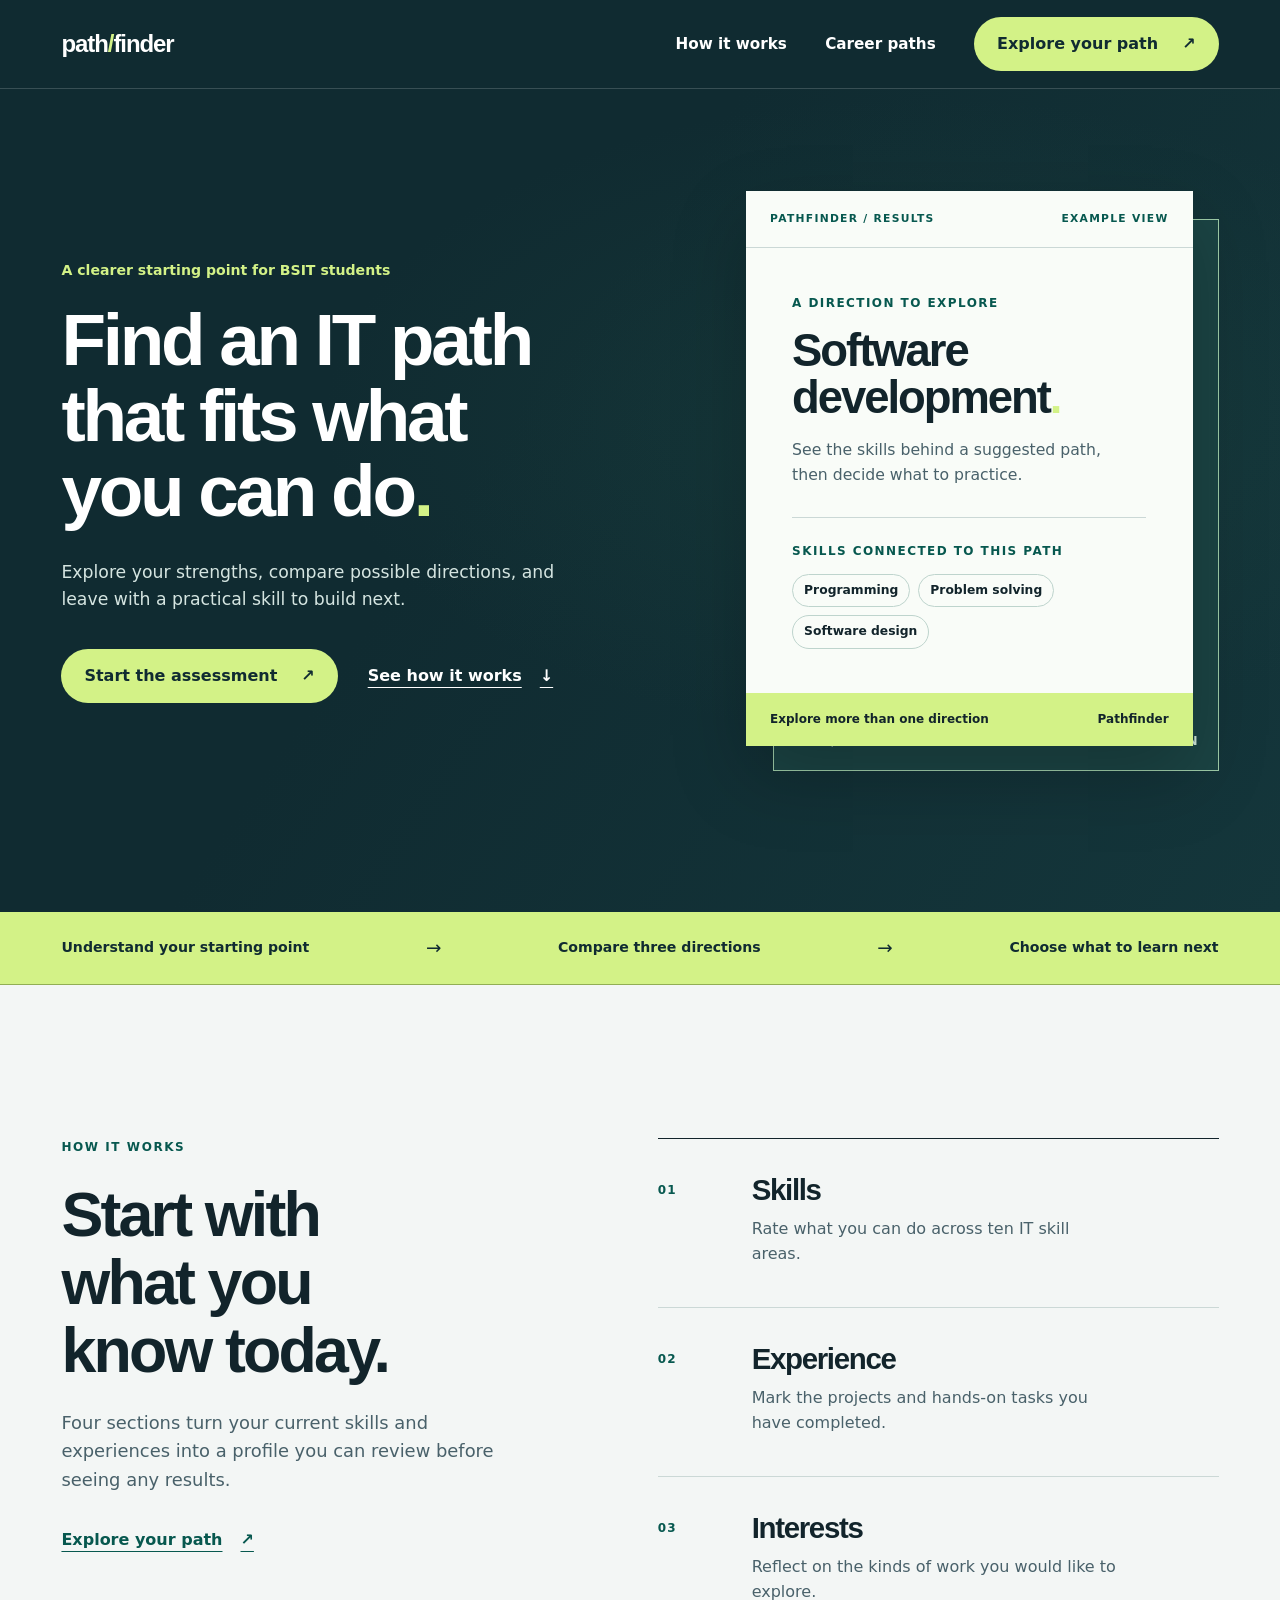
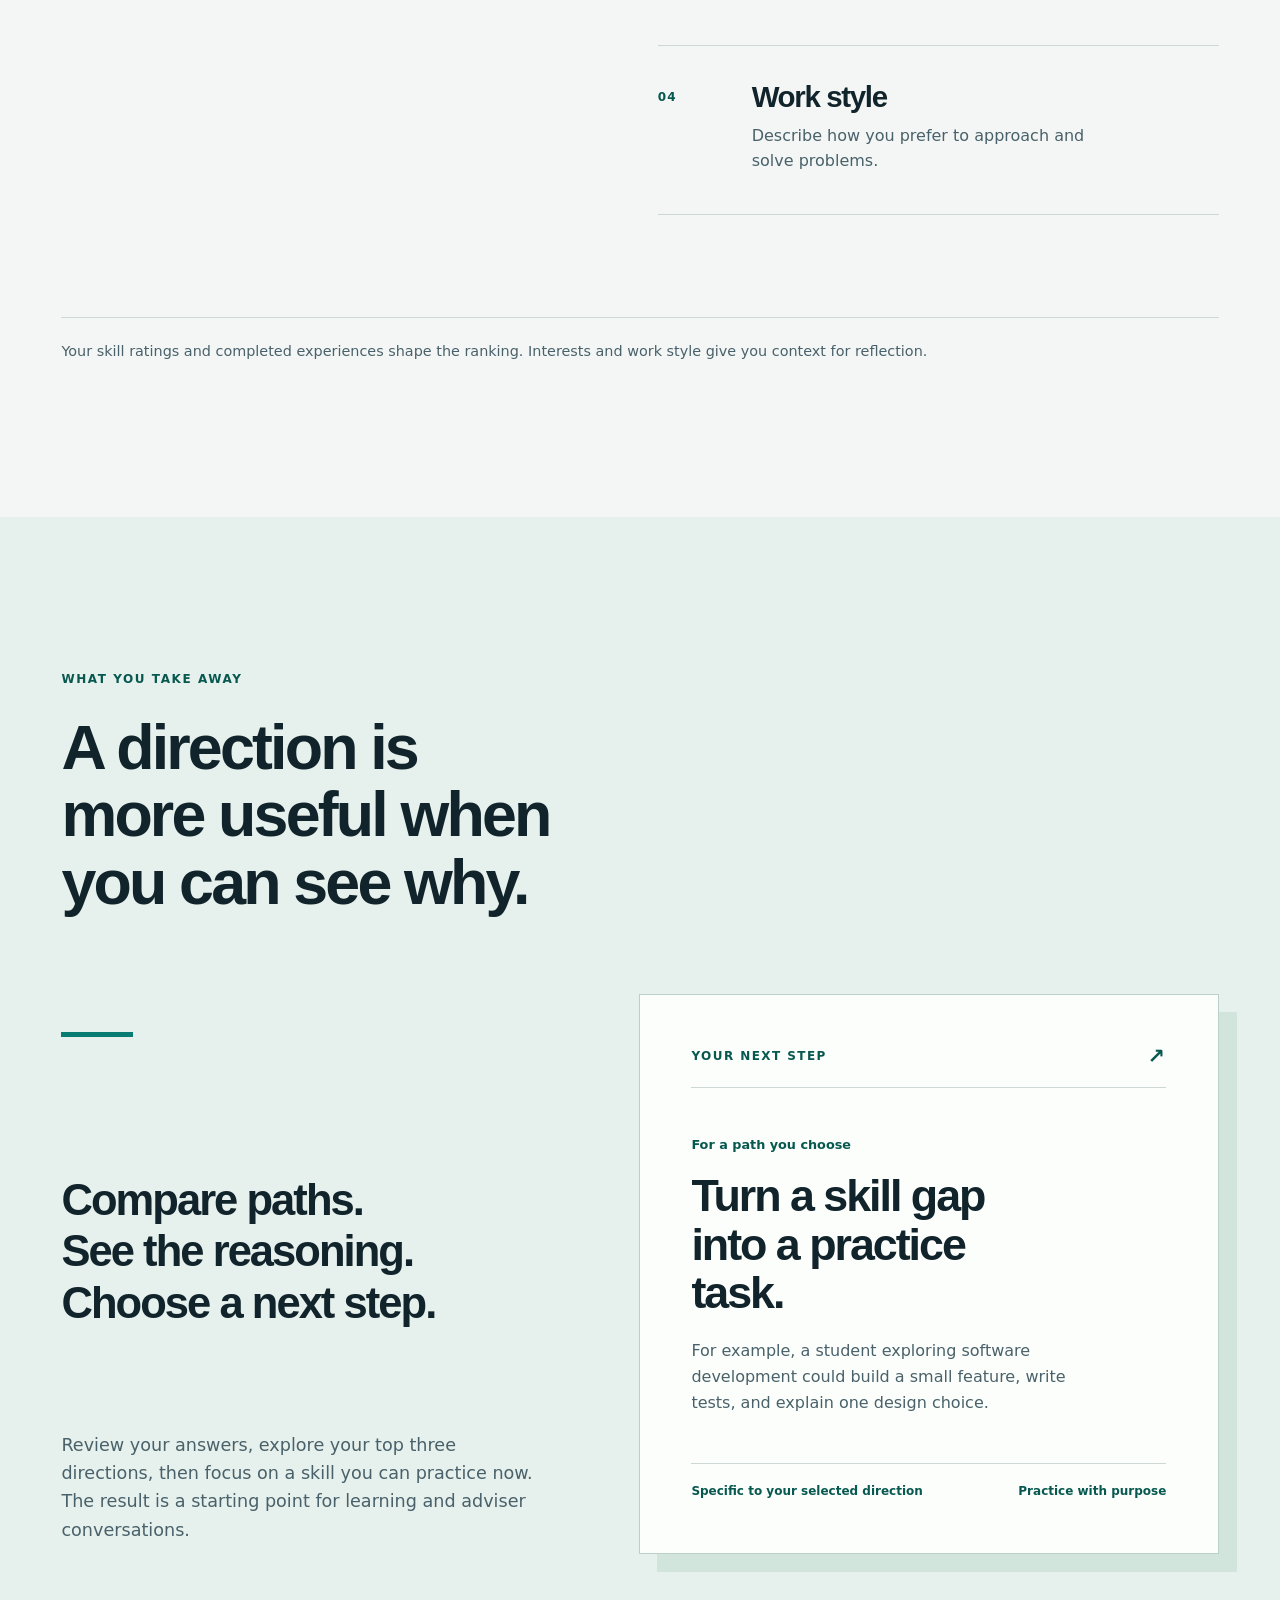
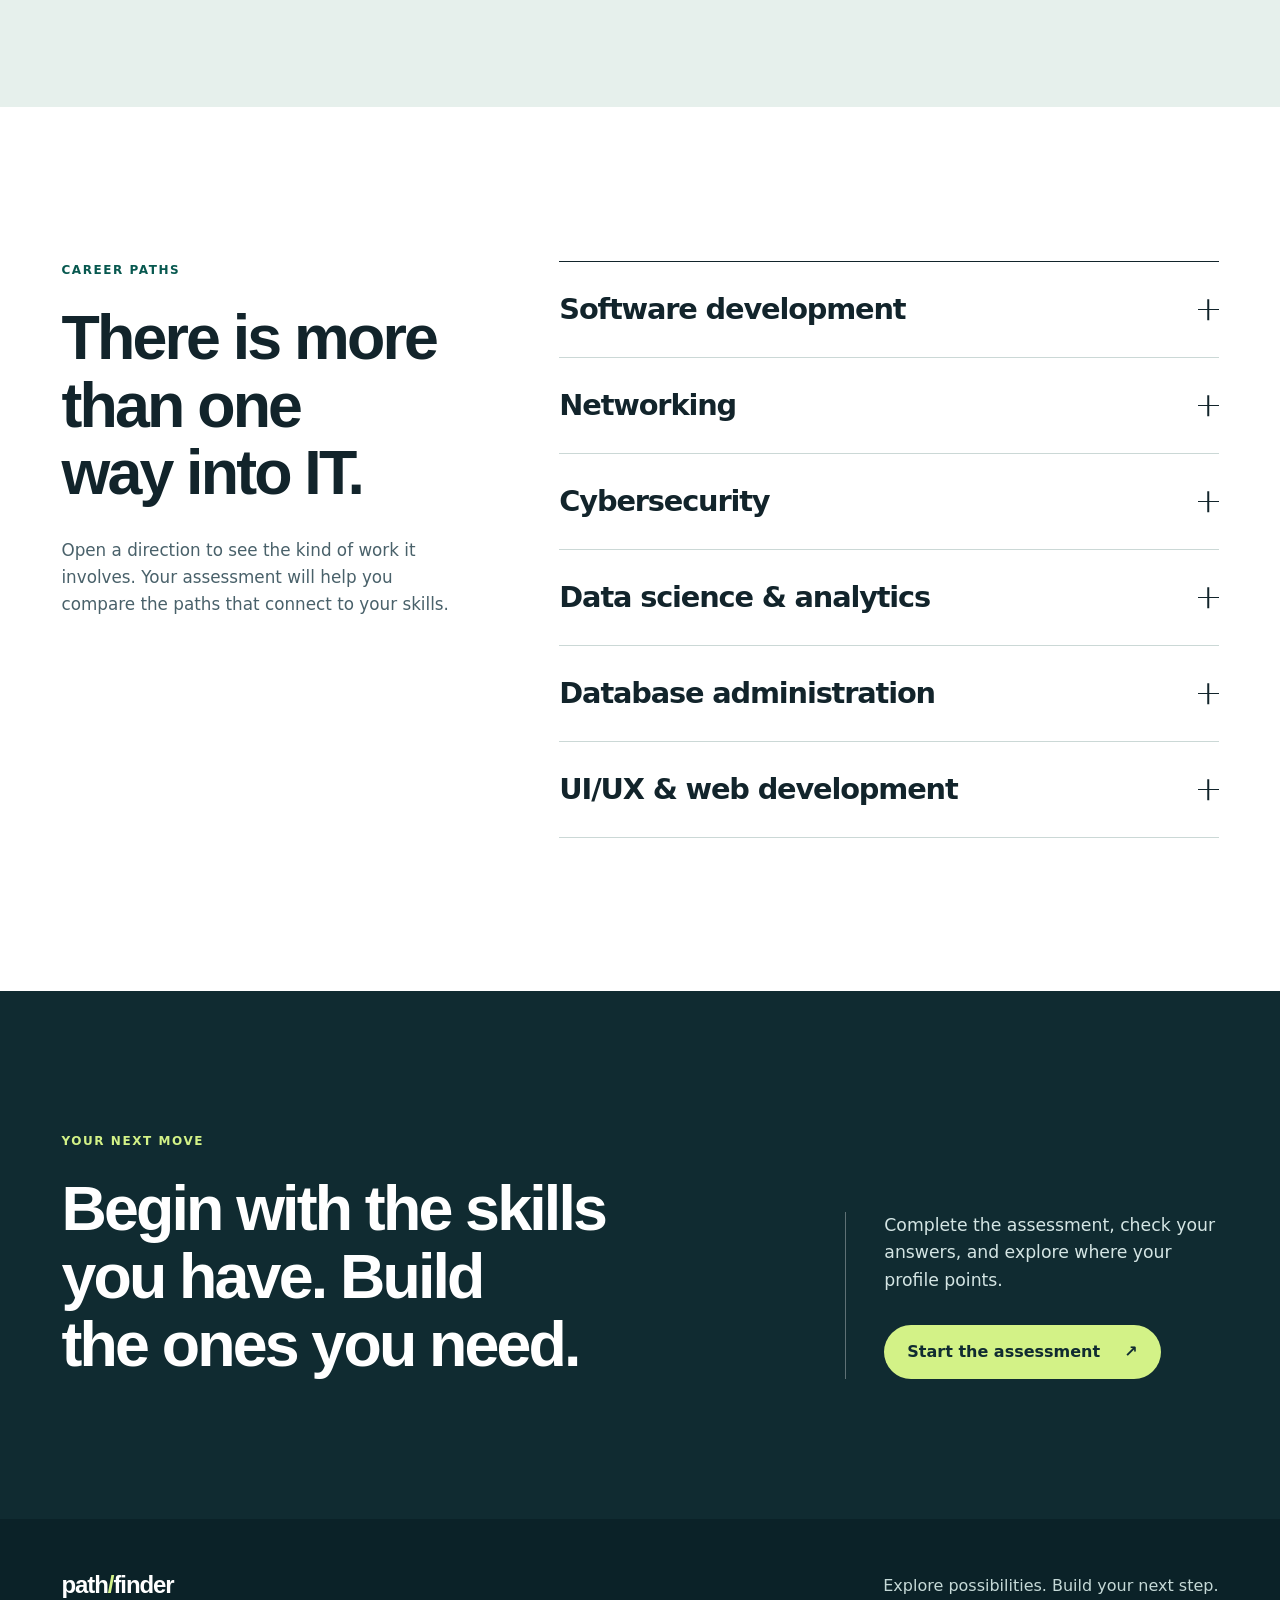
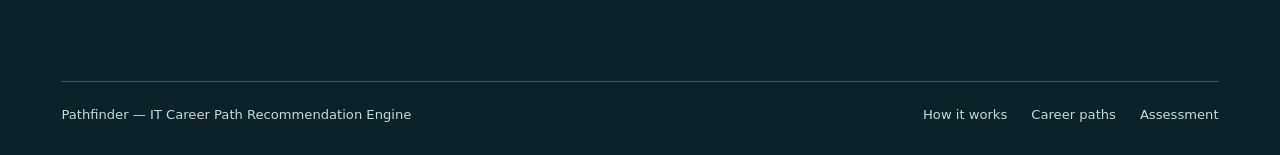
==== index.html @ 277f044f "Publish Pathfinder student website" ====
<!doctype html>
<html lang="en">
<head>
  <meta charset="utf-8">
  <meta name="viewport" content="width=device-width, initial-scale=1">
  <meta name="theme-color" content="#102b31">
  <meta name="description" content="Explore six IT career directions through your skills and experience. Pathfinder helps BSIT students compare possible paths and plan what to learn next.">
  <title>Pathfinder — Find your direction in IT</title>
  <link rel="stylesheet" href="landing.css">
  <script src="landing.js" defer></script>
</head>
<body>
  <a class="skip-link" href="#main">Skip to content</a>
  <header class="site-header" id="top">
    <nav class="container nav" aria-label="Main navigation">
      <a class="brand" href="#top" aria-label="Pathfinder home">path<span>/</span>finder</a>
      <button class="nav-toggle" type="button" aria-controls="nav-links" aria-expanded="false">Menu</button>
      <div class="nav-links" id="nav-links">
        <a href="#approach">How it works</a>
        <a href="#pathways">Career paths</a>
        <a class="button button-lime nav-cta" href="assessment.html">Explore your path <span aria-hidden="true">↗</span></a>
      </div>
    </nav>
  </header>
  <main id="main">
    <section class="hero" aria-labelledby="hero-title">
      <div class="container hero-grid">
        <div class="hero-copy">
          <p class="hero-overline">A clearer starting point for BSIT students</p>
          <h1 id="hero-title">Find an IT path that fits what you can do<span class="accent-period">.</span></h1>
          <p class="hero-lead">Explore your strengths, compare possible directions, and leave with a practical skill to build next.</p>
          <div class="hero-actions">
            <a class="button button-lime" href="assessment.html">Start the assessment <span aria-hidden="true">↗</span></a>
            <a class="text-link text-link-light" href="#approach">See how it works <span aria-hidden="true">↓</span></a>
          </div>
        </div>
        <div class="preview-wrap" aria-label="Illustration of a Pathfinder result">
          <div class="preview-back" aria-hidden="true"><span>path/finder</span><span>Explore with direction</span></div>
          <article class="result-preview">
            <div class="preview-topline"><span>Pathfinder / Results</span><span>Example view</span></div>
            <div class="preview-content">
              <p class="preview-caption">A direction to explore</p>
              <h2>Software<br>development<span class="accent-period">.</span></h2>
              <p class="preview-description">See the skills behind a suggested path, then decide what to practice.</p>
              <div class="preview-divider"></div>
              <p class="preview-list-title">Skills connected to this path</p>
              <ul class="preview-skills"><li>Programming</li><li>Problem solving</li><li>Software design</li></ul>
            </div>
            <div class="preview-footer"><span>Explore more than one direction</span><span>Pathfinder</span></div>
          </article>
        </div>
      </div>
    </section>
    <div class="journey-strip" aria-label="Pathfinder journey">
      <div class="container journey-inner"><span>Understand your starting point</span><span aria-hidden="true">→</span><span>Compare three directions</span><span aria-hidden="true">→</span><span>Choose what to learn next</span></div>
    </div>
    <section class="section approach" id="approach" aria-labelledby="approach-title">
      <div class="container approach-layout">
        <div class="approach-intro reveal">
          <p class="section-kicker">How it works</p>
          <h2 id="approach-title">Start with what you know today.</h2>
          <p>Four sections turn your current skills and experiences into a profile you can review before seeing any results.</p>
          <a class="text-link" href="assessment.html">Explore your path <span aria-hidden="true">↗</span></a>
        </div>
        <div class="input-list">
          <article class="input-item reveal"><span class="input-index">01</span><div><h3>Skills</h3><p>Rate what you can do across ten IT skill areas.</p></div></article>
          <article class="input-item reveal"><span class="input-index">02</span><div><h3>Experience</h3><p>Mark the projects and hands-on tasks you have completed.</p></div></article>
          <article class="input-item reveal"><span class="input-index">03</span><div><h3>Interests</h3><p>Reflect on the kinds of work you would like to explore.</p></div></article>
          <article class="input-item reveal"><span class="input-index">04</span><div><h3>Work style</h3><p>Describe how you prefer to approach and solve problems.</p></div></article>
        </div>
      </div>
      <div class="container"><p class="approach-note">Your skill ratings and completed experiences shape the ranking. Interests and work style give you context for reflection.</p></div>
    </section>
    <section class="section outcome" aria-labelledby="outcome-title">
      <div class="container outcome-head reveal">
        <p class="section-kicker">What you take away</p>
        <h2 id="outcome-title">A direction is more useful when you can see why.</h2>
      </div>
      <div class="container outcome-layout">
        <div class="outcome-story reveal">
          <span class="story-rule" aria-hidden="true"></span>
          <h3>Compare paths.<br>See the reasoning.<br>Choose a next step.</h3>
          <p>Review your answers, explore your top three directions, then focus on a skill you can practice now. The result is a starting point for learning and adviser conversations.</p>
        </div>
        <div class="outcome-sample reveal">
          <div class="sample-header"><span>Your next step</span><span aria-hidden="true">↗</span></div>
          <p class="sample-field">For a path you choose</p>
          <h3>Turn a skill gap into a practice task.</h3>
          <p>For example, a student exploring software development could build a small feature, write tests, and explain one design choice.</p>
          <div class="sample-bottom"><span>Specific to your selected direction</span><span>Practice with purpose</span></div>
        </div>
      </div>
    </section>
    <section class="section pathways" id="pathways" aria-labelledby="pathways-title">
      <div class="container pathways-layout">
        <div class="pathways-heading reveal">
          <p class="section-kicker">Career paths</p>
          <h2 id="pathways-title">There is more than one way into IT.</h2>
          <p>Open a direction to see the kind of work it involves. Your assessment will help you compare the paths that connect to your skills.</p>
        </div>
        <div class="pathway-list">
          <details class="pathway"><summary><span>Software development</span><span class="pathway-icon" aria-hidden="true"></span></summary><p>Build applications and services by designing, writing, testing, and improving code.</p></details>
          <details class="pathway"><summary><span>Networking</span><span class="pathway-icon" aria-hidden="true"></span></summary><p>Connect and maintain systems, diagnose connectivity issues, and design reliable infrastructure.</p></details>
          <details class="pathway"><summary><span>Cybersecurity</span><span class="pathway-icon" aria-hidden="true"></span></summary><p>Protect systems and information through risk assessment, monitoring, and secure practices.</p></details>
          <details class="pathway"><summary><span>Data science &amp; analytics</span><span class="pathway-icon" aria-hidden="true"></span></summary><p>Prepare, explore, and interpret data to answer questions and support decisions.</p></details>
          <details class="pathway"><summary><span>Database administration</span><span class="pathway-icon" aria-hidden="true"></span></summary><p>Organize, protect, and maintain data systems so information stays usable and reliable.</p></details>
          <details class="pathway"><summary><span>UI/UX &amp; web development</span><span class="pathway-icon" aria-hidden="true"></span></summary><p>Shape usable digital experiences through research, interface design, and web implementation.</p></details>
        </div>
      </div>
    </section>
    <section class="start" id="start" aria-labelledby="start-title">
      <div class="container start-layout">
        <div class="reveal"><p class="section-kicker">Your next move</p><h2 id="start-title">Begin with the skills you have. Build the ones you need.</h2></div>
        <div class="start-action reveal"><p>Complete the assessment, check your answers, and explore where your profile points.</p><a class="button button-lime" href="assessment.html">Start the assessment <span aria-hidden="true">↗</span></a></div>
      </div>
    </section>
  </main>
  <footer class="site-footer">
    <div class="container footer-top"><a class="brand" href="#top">path<span>/</span>finder</a><p>Explore possibilities. Build your next step.</p></div>
    <div class="container footer-bottom"><span>Pathfinder — IT Career Path Recommendation Engine</span><div><a href="#approach">How it works</a><a href="#pathways">Career paths</a><a href="assessment.html">Assessment</a></div></div>
  </footer>
</body>
</html>
---- landing.css ----
:root {
  --ink: #12242b;
  --dark: #102b31;
  --dark-deep: #0b2228;
  --paper: #f3f6f5;
  --white: #fff;
  --teal: #087b72;
  --teal-dark: #07584f;
  --muted: #49616a;
  --line: #cbd8d6;
  --pale: #e2efeb;
  --lime: #d3f287;
  --ease: cubic-bezier(.2,.8,.2,1);
  --gutter: clamp(20px, 4.8vw, 76px);
}
* { box-sizing: border-box; }
html { scroll-behavior: smooth; }
body { margin: 0; background: var(--paper); color: var(--ink); font: 16px/1.6 "Segoe UI Variable", "Avenir Next", system-ui, sans-serif; -webkit-font-smoothing: antialiased; }
button { font: inherit; cursor: pointer; }
a { color: inherit; }
main { overflow: clip; }
h1, h2, h3, p { margin-top: 0; }
h1, h2, h3, .brand { font-family: "Avenir Next", "Trebuchet MS", sans-serif; letter-spacing: -.045em; }
::selection { background: var(--lime); color: var(--dark); }
:focus-visible { outline: 3px solid var(--teal); outline-offset: 4px; }
.container { width: min(calc(100% - 2 * var(--gutter)), 1440px); margin-inline: auto; }
.skip-link { position: absolute; left: 12px; top: -72px; z-index: 1002; padding: 10px 14px; background: var(--lime); color: var(--ink); }
.skip-link:focus { top: 12px; }
.button { display: inline-flex; align-items: center; justify-content: center; gap: 24px; min-height: 54px; padding: 12px 22px; border: 1px solid transparent; border-radius: 100px; text-decoration: none; font-weight: 750; line-height: 1.2; white-space: nowrap; transition: transform .22s var(--ease), background .22s var(--ease); }
.button:hover { transform: translateY(-3px); }
.button:active { transform: translateY(0) scale(.98); }
.button-lime { background: var(--lime); color: var(--dark); }
.button-lime:hover { background: #e3f8b0; }
.text-link { display: inline-flex; gap: 18px; align-items: center; width: fit-content; font-weight: 750; text-decoration-thickness: 1px; text-underline-offset: 6px; }
.text-link span { transition: transform .25s var(--ease); }
.text-link:hover span { transform: translate(3px,-3px); }
.text-link-light { color: var(--white); }

.site-header { position: relative; z-index: 30; background: var(--dark); color: var(--white); border-bottom: 1px solid #ffffff2b; }
.nav { min-height: 88px; display: flex; align-items: center; justify-content: space-between; gap: 28px; }
.brand { color: var(--white); font-size: 1.5rem; font-weight: 800; text-decoration: none; white-space: nowrap; line-height: 1; }
.brand span { color: var(--lime); }
.nav-links { display: flex; align-items: center; gap: clamp(20px,3vw,44px); }
.nav-links > a:not(.button) { font-size: .95rem; text-decoration: none; font-weight: 650; }
.nav-links > a:not(.button):hover { text-decoration: underline; text-underline-offset: 6px; }
.nav-toggle { display: none; min-height: 44px; padding: 8px 14px; color: var(--white); background: transparent; border: 1px solid #ffffff83; border-radius: 8px; }

.hero { position: relative; isolation: isolate; color: var(--white); background: var(--dark); padding: clamp(76px,8vw,124px) 0 clamp(108px,11vw,170px); }
.hero::before { content: ""; position: absolute; inset: 0; z-index: -1; pointer-events: none; background: radial-gradient(ellipse at 72% 40%, #24564b40, transparent 46%), linear-gradient(125deg, #102b31 40%, #14363b); }
.hero-grid { display: grid; grid-template-columns: minmax(0,1.12fr) minmax(0,.88fr); align-items: center; gap: clamp(44px,6.5vw,104px); }
.hero-copy { position: relative; z-index: 1; }
.hero-overline { margin: 0 0 20px; color: var(--lime); font-size: .88rem; font-weight: 800; letter-spacing: 0; }
.hero h1 { max-width: 13ch; margin: 0 0 30px; font-size: clamp(3.35rem,5.7vw,6rem); font-weight: 760; line-height: 1.04; text-wrap: balance; }
.accent-period { color: var(--teal); }
.hero .accent-period { color: var(--lime); }
.hero-lead { max-width: 49ch; color: #d5e5e1; font-size: clamp(1.05rem,1.35vw,1.28rem); line-height: 1.55; margin-bottom: 36px; }
.hero-actions { display: flex; align-items: center; gap: 30px; flex-wrap: wrap; }
.preview-wrap { position: relative; padding: 0 26px 25px 0; }
.preview-back { position: absolute; inset: 28px 0 0 27px; border: 1px solid #9ecca8; background: #1b4444; padding: 19px; display: flex; justify-content: space-between; align-items: flex-end; gap: 12px; color: #d0e8da; font-size: .75rem; font-weight: 750; letter-spacing: .09em; text-transform: uppercase; }
.result-preview { position: relative; background: #f9fcf8; color: var(--ink); box-shadow: 0 30px 70px #00000038; }
.preview-topline { display: flex; justify-content: space-between; gap: 16px; padding: 19px 24px; border-bottom: 1px solid var(--line); color: var(--teal-dark); font-size: .67rem; font-weight: 850; letter-spacing: .12em; text-transform: uppercase; }
.preview-content { padding: clamp(32px,3.6vw,56px) clamp(27px,3.6vw,52px) clamp(30px,3.4vw,50px); }
.preview-caption, .preview-list-title { color: var(--teal-dark); font-size: .75rem; font-weight: 850; letter-spacing: .12em; text-transform: uppercase; }
.preview-caption { margin-bottom: 14px; }
.preview-content h2 { margin-bottom: 16px; font-size: clamp(2.35rem,3.55vw,4.2rem); font-weight: 760; line-height: 1.04; }
.preview-description { color: var(--muted); max-width: 33ch; margin-bottom: 30px; font-size: .98rem; }
.preview-divider { height: 1px; background: var(--line); margin-bottom: 24px; }
.preview-list-title { margin-bottom: 12px; }
.preview-skills { display: flex; flex-wrap: wrap; gap: 8px; list-style: none; padding: 0; margin: 0; }
.preview-skills li { border: 1px solid #bed4cd; padding: 6px 11px; border-radius: 100px; color: var(--ink); font-size: .77rem; font-weight: 700; white-space: nowrap; }
.preview-footer { display: flex; justify-content: space-between; align-items: center; gap: 12px; background: var(--lime); padding: 17px 24px; font-size: .75rem; font-weight: 800; }
.preview-footer span:last-child { font-size: .75rem; }

.journey-strip { background: var(--lime); color: var(--dark); border-bottom: 1px solid #91ae54; }
.journey-inner { display: flex; justify-content: space-between; align-items: center; gap: 20px; min-height: 72px; font-size: .88rem; font-weight: 750; }
.journey-inner span:nth-child(even) { font-size: 1.15rem; font-weight: 500; }
.section { padding: clamp(100px,12vw,176px) 0; scroll-margin-top: 24px; }
.section-kicker { color: var(--teal-dark); font-size: .75rem; font-weight: 850; letter-spacing: .13em; text-transform: uppercase; margin-bottom: 24px; }
.section h2, .start h2 { font-size: clamp(2.6rem,4.9vw,5rem); font-weight: 760; line-height: 1.08; text-wrap: balance; }
.approach { background: var(--paper); }
.approach-layout { display: grid; grid-template-columns: minmax(0,.91fr) minmax(0,1.09fr); gap: clamp(56px,10vw,160px); align-items: start; }
.approach-intro { position: sticky; top: 48px; }
.approach h2 { max-width: 10ch; margin-bottom: 24px; }
.approach-intro > p:not(.section-kicker) { max-width: 42ch; color: var(--muted); font-size: 1.12rem; margin-bottom: 32px; }
.approach .text-link { color: var(--teal-dark); }
.input-list { border-top: 1px solid var(--ink); }
.input-item { display: grid; grid-template-columns: 72px 1fr; gap: 22px; padding: 34px 4px 40px 0; border-bottom: 1px solid var(--line); }
.input-index { color: var(--teal-dark); font-size: .75rem; font-weight: 850; letter-spacing: .11em; padding-top: 8px; }
.input-item h3 { margin-bottom: 8px; font-size: clamp(1.75rem,2.3vw,2.5rem); line-height: 1.18; font-weight: 750; }
.input-item p { max-width: 36ch; margin: 0; color: var(--muted); }
.approach-note { max-width: 100%; margin: clamp(70px,8vw,110px) 0 0; padding-top: 22px; border-top: 1px solid var(--line); color: var(--muted); font-size: .9rem; }

.outcome { background: #e6f0ec; }
.outcome-head { margin-bottom: clamp(46px,6vw,90px); }
.outcome-head h2 { max-width: 15ch; margin-bottom: 0; }
.outcome-layout { display: grid; grid-template-columns: minmax(0,.94fr) minmax(0,1.06fr); gap: clamp(30px,5vw,80px); align-items: stretch; }
.outcome-story { display: flex; flex-direction: column; align-items: flex-start; justify-content: space-between; padding: 38px 0 10px; }
.story-rule { width: 72px; height: 5px; background: var(--teal); margin-bottom: 90px; }
.outcome-story h3 { font-size: clamp(2.3rem,3.4vw,4.1rem); line-height: 1.18; margin: 0 0 54px; font-weight: 730; }
.outcome-story p { max-width: 43ch; color: var(--muted); font-size: 1.1rem; margin: 0; }
.outcome-sample { min-height: 560px; display: flex; flex-direction: column; background: #fcfefb; border: 1px solid #bbd0c8; padding: clamp(28px,4vw,52px); box-shadow: 18px 18px 0 #d1e5dc; }
.sample-header { display: flex; align-items: center; justify-content: space-between; gap: 20px; padding-bottom: 20px; border-bottom: 1px solid var(--line); color: var(--teal-dark); font-size: .75rem; font-weight: 850; letter-spacing: .12em; text-transform: uppercase; }
.sample-header span:last-child { font-size: 1.3rem; line-height: 1; }
.sample-field { color: var(--teal-dark); font-size: .8rem; font-weight: 800; margin: auto 0 16px; }
.outcome-sample h3 { max-width: 13ch; margin: 0 0 22px; font-size: clamp(2.4rem,3.5vw,4.2rem); line-height: 1.08; font-weight: 750; }
.outcome-sample > p:not(.sample-field) { max-width: 39ch; color: var(--muted); margin-bottom: 48px; }
.sample-bottom { display: flex; justify-content: space-between; gap: 12px; padding-top: 18px; border-top: 1px solid var(--line); color: var(--teal-dark); font-size: .75rem; font-weight: 800; }

.pathways { background: var(--white); }
.pathways-layout { display: grid; grid-template-columns: minmax(0,.75fr) minmax(0,1.25fr); gap: clamp(50px,8vw,140px); }
.pathways-heading { position: sticky; top: 48px; align-self: start; }
.pathways-heading h2 { max-width: 12ch; margin-bottom: 30px; }
.pathways-heading > p:not(.section-kicker) { max-width: 40ch; color: var(--muted); font-size: 1.05rem; }
.pathway-list { border-top: 1px solid var(--ink); }
.pathway { border-bottom: 1px solid var(--line); }
.pathway summary { display: flex; align-items: center; justify-content: space-between; gap: 24px; min-height: 95px; padding: 18px 0; list-style: none; cursor: pointer; font: 740 clamp(1.4rem,2.25vw,2.2rem)/1.2 "Geist", "Avenir Next", "Segoe UI Variable", system-ui, sans-serif; letter-spacing: -.04em; }
.pathway summary::-webkit-details-marker { display: none; }
.pathway summary:hover { color: var(--teal-dark); }
.pathway summary:focus-visible { outline: 3px solid var(--teal); outline-offset: -3px; }
.pathway-icon { position: relative; flex: 0 0 21px; width: 21px; height: 21px; }
.pathway-icon::before, .pathway-icon::after { content: ""; position: absolute; background: currentColor; top: 10px; left: 0; width: 21px; height: 1.5px; transition: transform .2s var(--ease); }
.pathway-icon::after { transform: rotate(90deg); }
.pathway[open] .pathway-icon::after { transform: rotate(0); }
.pathway > p { max-width: 52ch; margin: -3px 40px 28px 0; color: var(--muted); font-size: 1rem; }

.start { background: var(--dark); color: var(--white); padding: clamp(100px,11vw,162px) 0; scroll-margin-top: 0; }
.start-layout { display: grid; grid-template-columns: minmax(0,1.3fr) minmax(0,.7fr); gap: clamp(40px,7vw,110px); align-items: end; }
.start .section-kicker { color: var(--lime); }
.start h2 { max-width: 16ch; margin: 0; }
.start-action { border-left: 1px solid #ffffff55; padding-left: clamp(25px,3vw,44px); }
.start-action p { max-width: 31ch; color: #d4e5e4; font-size: 1.08rem; margin-bottom: 30px; }
.site-footer { background: var(--dark-deep); color: #c5d9d7; padding: 54px 0 30px; }
.footer-top { display: flex; justify-content: space-between; gap: 30px; align-items: start; padding-bottom: 82px; }
.footer-top p { margin: 0; font-size: 1rem; }
.footer-bottom { display: flex; justify-content: space-between; gap: 24px; padding-top: 22px; border-top: 1px solid #ffffff3b; font-size: .82rem; }
.footer-bottom div { display: flex; gap: 24px; flex-wrap: wrap; }
.footer-bottom a { text-decoration: none; }
.footer-bottom a:hover { text-decoration: underline; text-underline-offset: 4px; }

.reveal { opacity: 1; transform: none; }
.motion-ready .reveal { opacity: 0; transform: translateY(20px); }
.motion-ready .reveal.visible { opacity: 1; transform: none; transition: opacity .55s var(--ease), transform .55s var(--ease); }
.assessment-preview-frame { position: fixed; inset: 0; width: 100vw; height: 100vh; z-index: 1000; border: 0; background: var(--paper); pointer-events: none; clip-path: circle(0 at var(--origin-x) var(--origin-y)); }

@media (max-width: 1080px) {
  .hero h1 { font-size: clamp(3.2rem,5.5vw,5.2rem); }
  .hero-grid { gap: 42px; }
  .journey-inner { gap: 12px; font-size: .85rem; }
  .approach-layout, .pathways-layout { gap: 55px; }
}
@media (max-width: 760px) {
  .nav { min-height: 76px; }
  .nav-toggle { display: block; }
  .nav-links { display: none; position: absolute; z-index: 20; top: 76px; left: 0; right: 0; background: var(--dark); padding: 22px var(--gutter) 30px; border-top: 1px solid #ffffff2b; flex-direction: column; align-items: stretch; gap: 18px; }
  .nav-links.open { display: flex; }
  .nav-links .button { align-self: start; }
  .hero { padding: 65px 0 88px; }
  .hero-grid, .approach-layout, .outcome-layout, .pathways-layout, .start-layout { grid-template-columns: 1fr; }
  .hero h1 { max-width: 15ch; font-size: clamp(3.3rem,9vw,5.8rem); }
  .preview-wrap { max-width: 600px; margin-top: 14px; }
  .journey-inner { min-height: 0; padding-block: 18px; flex-wrap: wrap; justify-content: flex-start; gap: 7px 16px; }
  .section { padding: 95px 0; }
  .approach-intro, .pathways-heading { position: static; }
  .approach h2, .pathways-heading h2 { max-width: 16ch; }
  .approach-layout, .pathways-layout { gap: 44px; }
  .outcome-head { margin-bottom: 32px; }
  .outcome-story { padding-top: 0; }
  .story-rule { margin-bottom: 30px; }
  .outcome-story h3 { margin-bottom: 22px; }
  .outcome-story p { margin-bottom: 22px; }
  .outcome-sample { min-height: 485px; box-shadow: 10px 10px 0 #d1e5dc; }
  .start-action { border-left: 0; border-top: 1px solid #ffffff55; padding: 25px 0 0; }
}
@media (max-width: 480px) {
  .hero-overline { margin-bottom: 20px; }
  .hero h1 { font-size: clamp(3.05rem,12vw,4.2rem); }
  .hero-actions { align-items: flex-start; flex-direction: column; gap: 23px; }
  .preview-wrap { padding-right: 14px; padding-bottom: 15px; }
  .preview-back { inset: 15px 0 0 15px; }
  .preview-topline { padding: 14px 17px; font-size: .75rem; letter-spacing: .04em; }
  .preview-content { padding: 28px 22px; }
  .preview-content h2 { font-size: clamp(2.5rem,10vw,3.6rem); }
  .preview-footer { padding: 14px 17px; font-size: .75rem; letter-spacing: .03em; }
  .journey-inner { display: grid; grid-template-columns: 1fr; gap: 0; padding-block: 6px; }
  .journey-inner span:nth-child(even) { display: none; }
  .journey-inner span:nth-child(odd) { padding: 10px 0; }
  .journey-inner span:nth-child(3) { border-block: 1px solid #91ae5480; }
  .section h2, .start h2 { font-size: clamp(2.4rem,10vw,3.5rem); }
  .input-item { grid-template-columns: 44px 1fr; gap: 14px; padding: 27px 0; }
  .outcome-sample { min-height: 470px; }
  .outcome-sample h3 { font-size: 2.45rem; }
  .sample-bottom { font-size: .75rem; }
  .pathway summary { min-height: 79px; font-size: 1.45rem; }
  .footer-top, .footer-bottom { flex-direction: column; }
  .footer-top { padding-bottom: 52px; }
}
@media (prefers-reduced-motion: reduce) {
  html { scroll-behavior: auto; }
  *, *::before, *::after { animation-duration: .01ms !important; transition-duration: .01ms !important; }
  .motion-ready .reveal { opacity: 1; transform: none; }
}
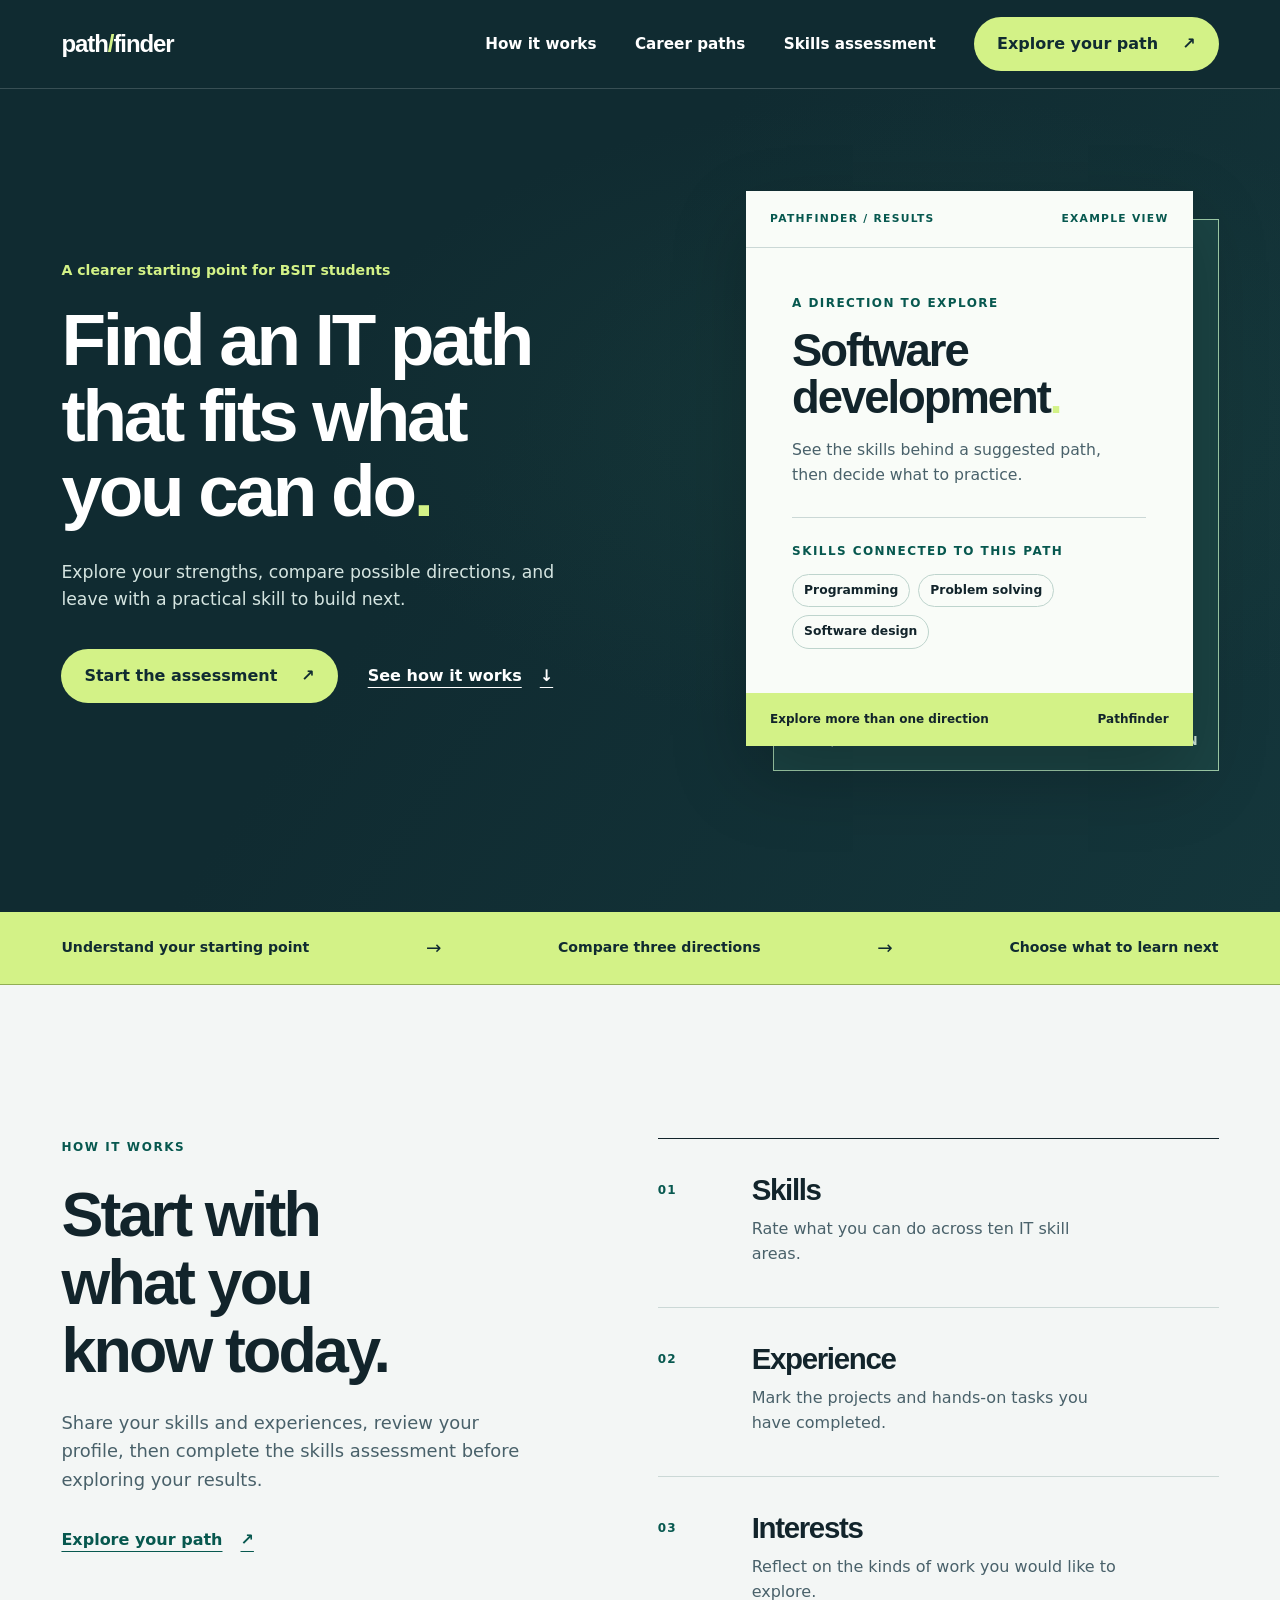
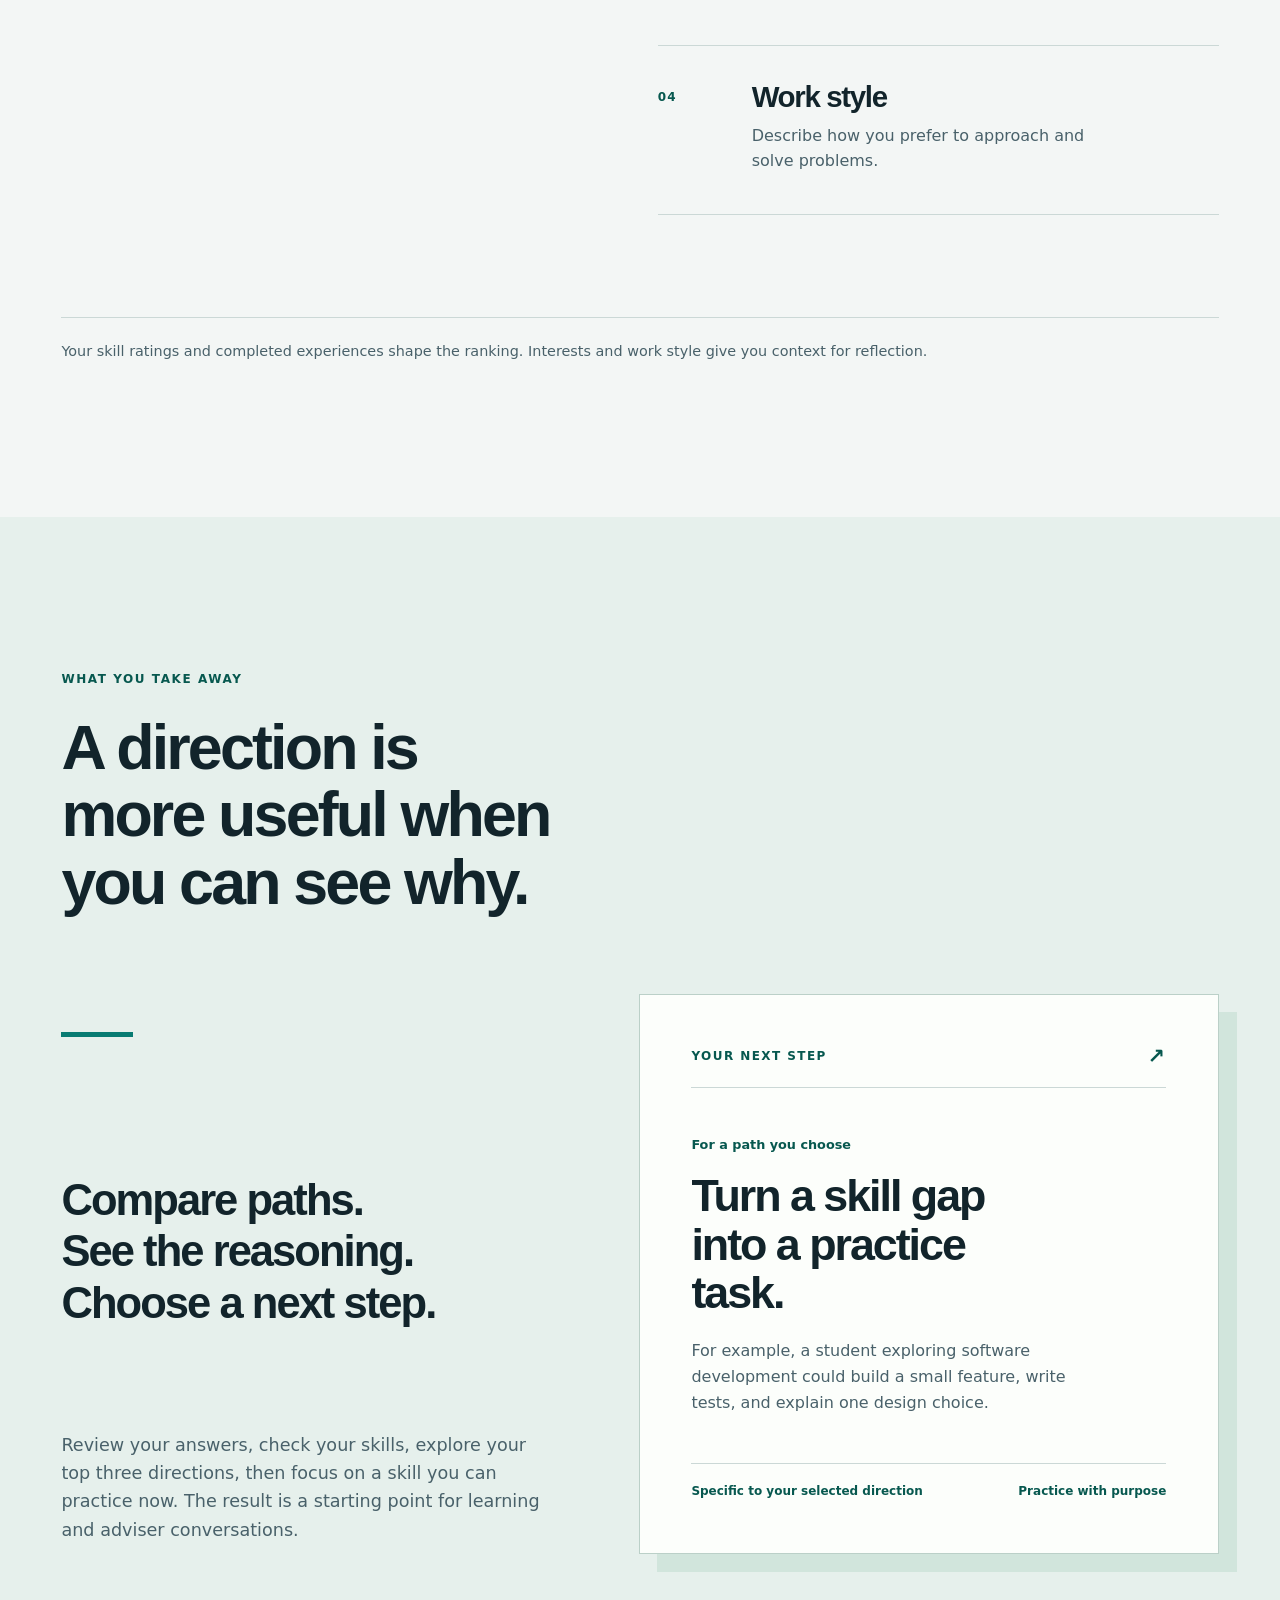
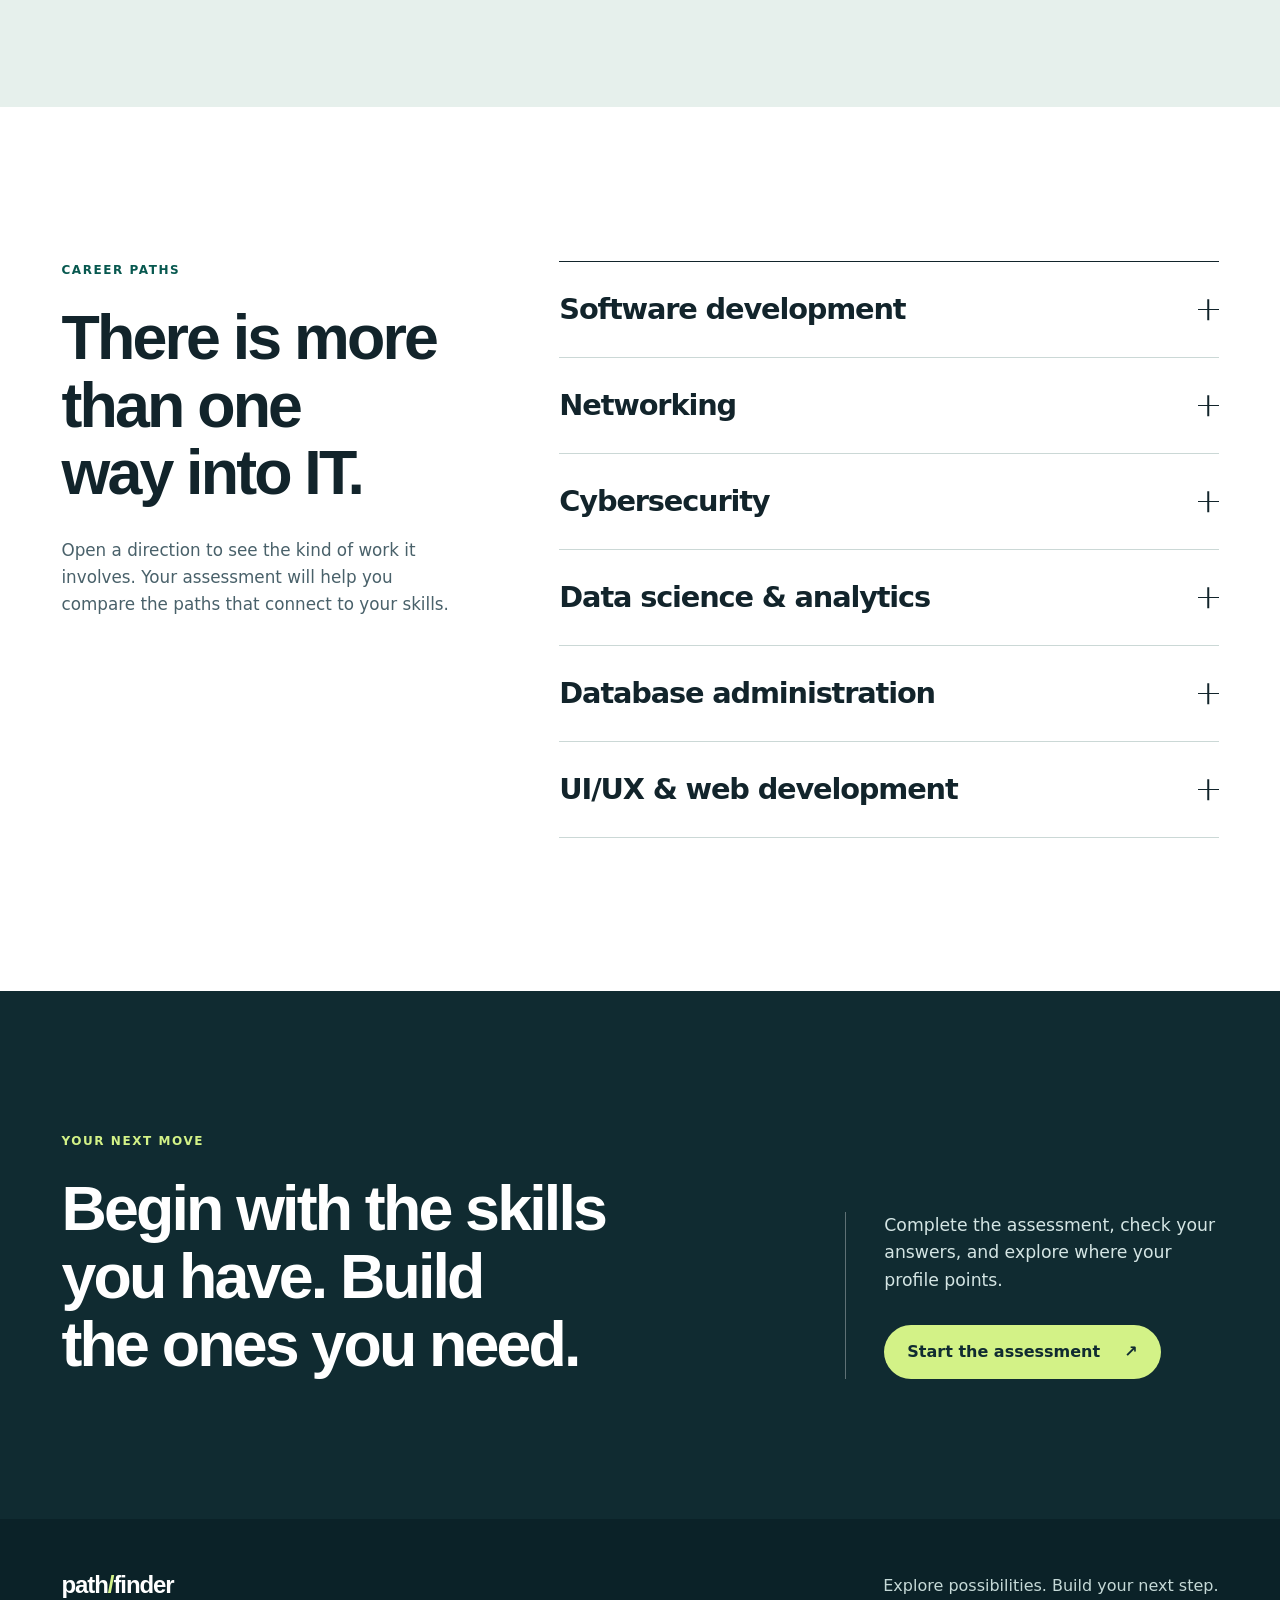
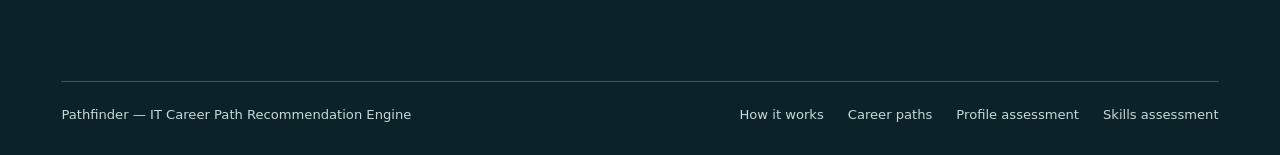
==== commit e41fa851: "feat: publish Pathfinder skills assessment website" ====
--- a/index.html
+++ b/index.html
@@ -18,6 +18,7 @@
       <div class="nav-links" id="nav-links">
         <a href="#approach">How it works</a>
         <a href="#pathways">Career paths</a>
+        <a href="skills-assessment.html">Skills assessment</a>
         <a class="button button-lime nav-cta" href="assessment.html">Explore your path <span aria-hidden="true">↗</span></a>
       </div>
     </nav>
@@ -59,7 +60,7 @@
         <div class="approach-intro reveal">
           <p class="section-kicker">How it works</p>
           <h2 id="approach-title">Start with what you know today.</h2>
-          <p>Four sections turn your current skills and experiences into a profile you can review before seeing any results.</p>
+          <p>Share your skills and experiences, review your profile, then complete the skills assessment before exploring your results.</p>
           <a class="text-link" href="assessment.html">Explore your path <span aria-hidden="true">↗</span></a>
         </div>
         <div class="input-list">
@@ -80,7 +81,7 @@
         <div class="outcome-story reveal">
           <span class="story-rule" aria-hidden="true"></span>
           <h3>Compare paths.<br>See the reasoning.<br>Choose a next step.</h3>
-          <p>Review your answers, explore your top three directions, then focus on a skill you can practice now. The result is a starting point for learning and adviser conversations.</p>
+          <p>Review your answers, check your skills, explore your top three directions, then focus on a skill you can practice now. The result is a starting point for learning and adviser conversations.</p>
         </div>
         <div class="outcome-sample reveal">
           <div class="sample-header"><span>Your next step</span><span aria-hidden="true">↗</span></div>
@@ -117,7 +118,7 @@
   </main>
   <footer class="site-footer">
     <div class="container footer-top"><a class="brand" href="#top">path<span>/</span>finder</a><p>Explore possibilities. Build your next step.</p></div>
-    <div class="container footer-bottom"><span>Pathfinder — IT Career Path Recommendation Engine</span><div><a href="#approach">How it works</a><a href="#pathways">Career paths</a><a href="assessment.html">Assessment</a></div></div>
+    <div class="container footer-bottom"><span>Pathfinder — IT Career Path Recommendation Engine</span><div><a href="#approach">How it works</a><a href="#pathways">Career paths</a><a href="assessment.html">Profile assessment</a><a href="skills-assessment.html">Skills assessment</a></div></div>
   </footer>
 </body>
 </html>
